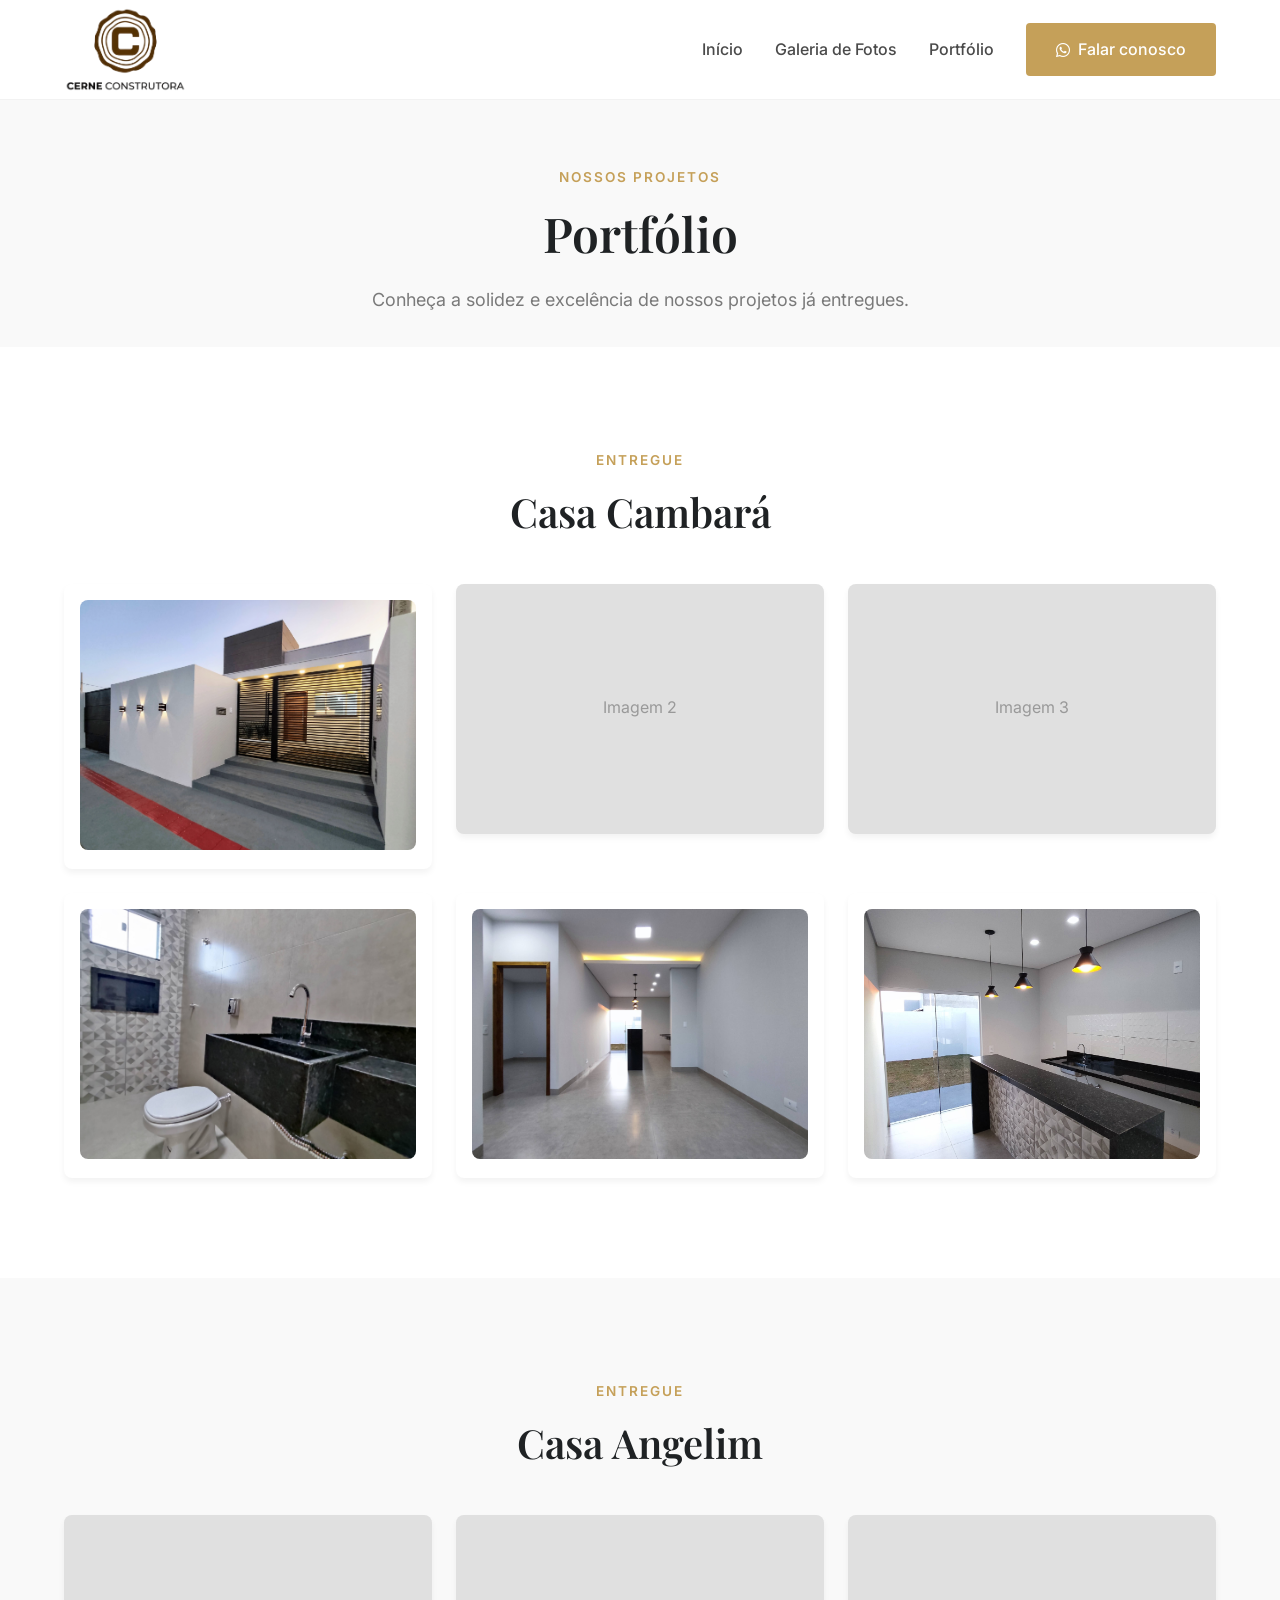
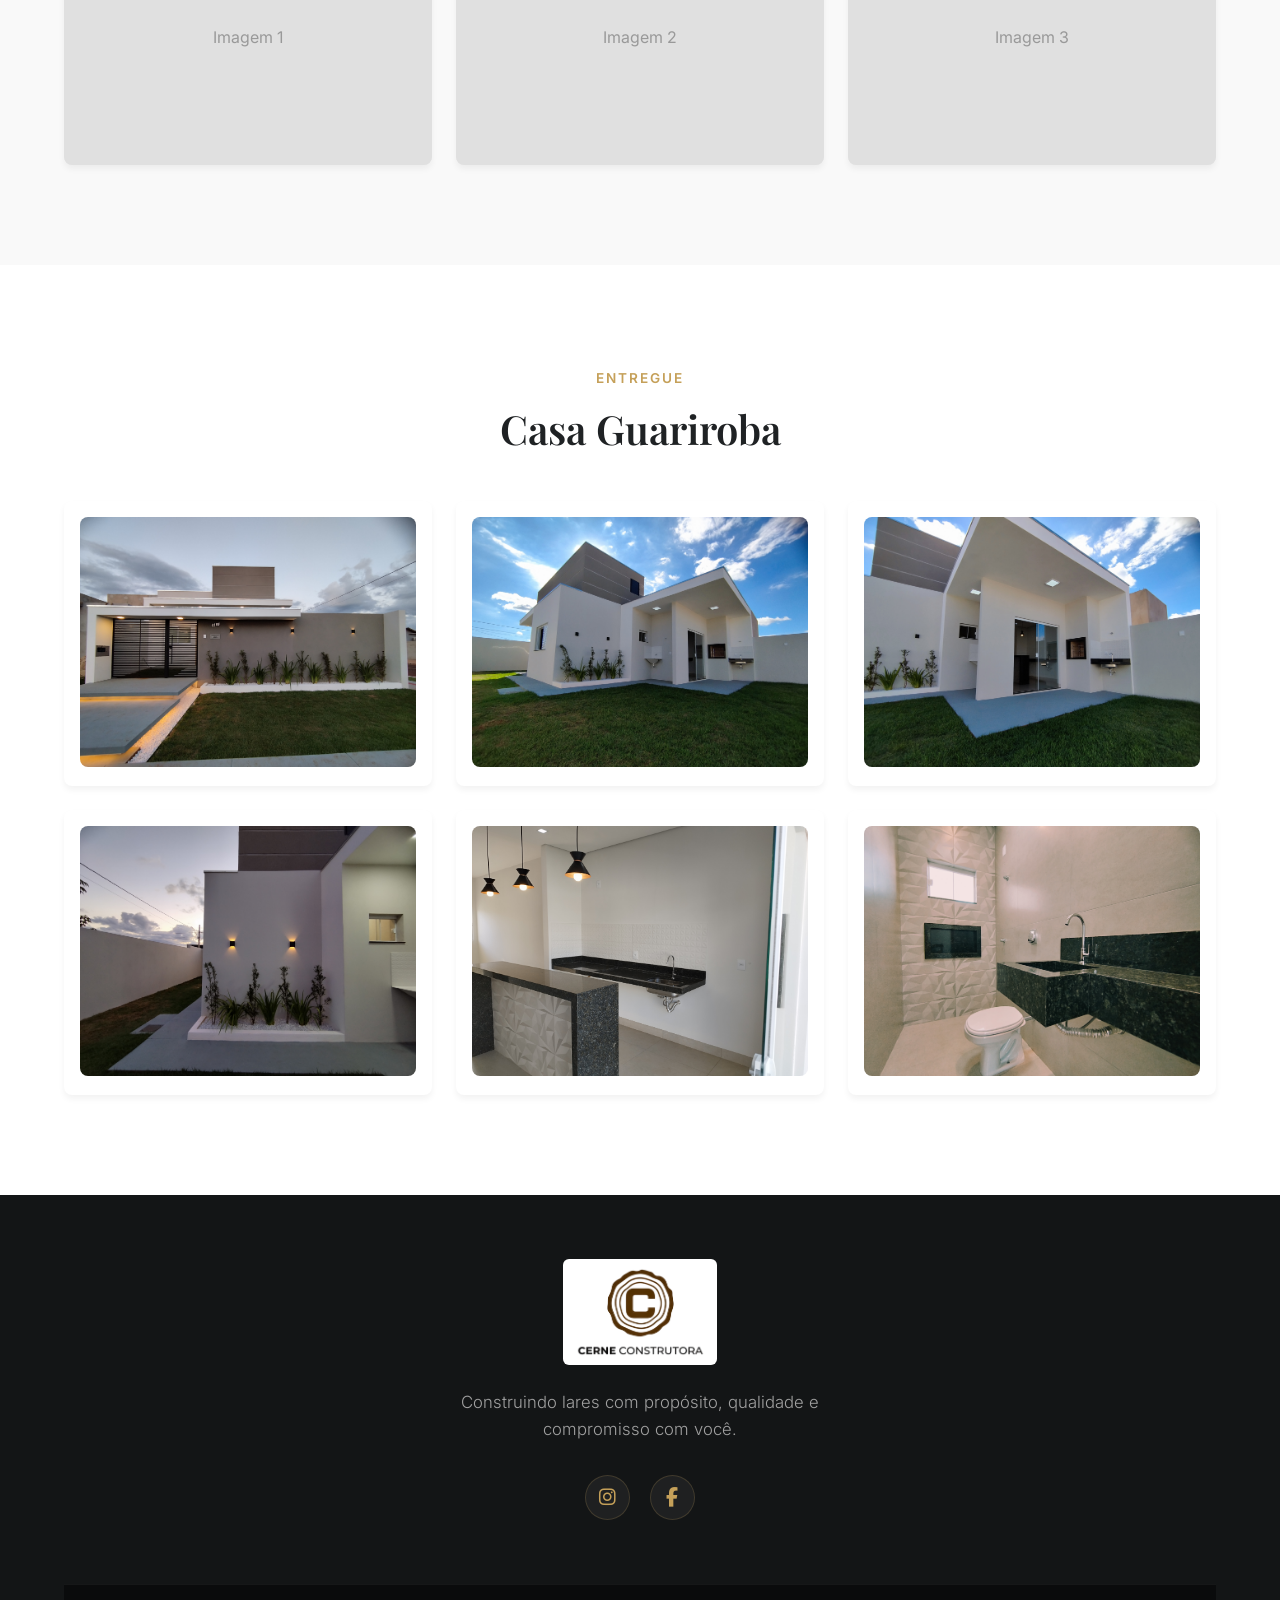
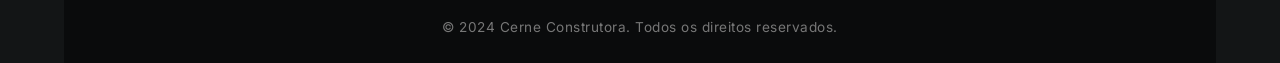
==== portfolio.html @ 5175c8b0 "style: reordenar fotos da Casa Guariroba conforme solicitado" ====
<!DOCTYPE html>
<html lang="pt-BR">

<head>
    <meta charset="UTF-8">
    <meta name="viewport" content="width=device-width, initial-scale=1.0">
    <title>Portfólio | Cerne Construtora</title>
    <meta name="description"
        content="Portfólio de projetos da Cerne Construtora. Conheça as Casas Cambará, Angelim e Guariroba.">
    <!-- Fonts -->
    <link rel="preconnect" href="https://fonts.googleapis.com">
    <link rel="preconnect" href="https://fonts.gstatic.com" crossorigin>
    <link
        href="https://fonts.googleapis.com/css2?family=Inter:wght@300;400;500;600&family=Playfair+Display:ital,wght@0,400;0,600;1,400&display=swap"
        rel="stylesheet">
    <!-- Font Awesome -->
    <link rel="stylesheet" href="https://cdnjs.cloudflare.com/ajax/libs/font-awesome/6.4.0/css/all.min.css">
    <!-- CSS -->
    <link rel="stylesheet" href="css/style.css">
</head>

<body>
    <!-- HEADER -->
    <header id="header" class="header">
        <div class="container header-container">
            <a href="index.html" class="logo">
                <img src="assets/images/logo.png" alt="Cerne Construtora Logo" class="logo-img">
            </a>

            <button class="mobile-menu-btn" aria-label="Abrir menu" id="mobile-menu-btn">
                <i class="fas fa-bars"></i>
            </button>

            <nav class="nav" id="nav">
                <ul class="nav-list">
                    <li><a href="index.html" class="nav-link">Início</a></li>
                    <li><a href="index.html#galeria" class="nav-link">Galeria de Fotos</a></li>
                    <li><a href="portfolio.html" class="nav-link active">Portfólio</a></li>
                </ul>
                <a href="https://wa.me/5567981380689?text=Olá!%20Tenho%20interesse%20em%20saber%20mais%20detalhes%20sobre%20os%20projetos%20da%20Cerne%20Construtora."
                    target="_blank" class="btn btn-primary nav-btn">
                    <i class="fab fa-whatsapp"></i> Falar conosco
                </a>
            </nav>
        </div>
    </header>

    <main style="padding-top: 100px;">
        <!-- PAGE HEADER -->
        <section class="section bg-light" style="padding-top: 4rem; padding-bottom: 2rem;">
            <div class="container text-center fade-in-up">
                <span class="section-tag">Nossos Projetos</span>
                <h1 class="section-title" style="font-size: 3rem;">Portfólio</h1>
                <p class="section-subtitle" style="margin-bottom: 0;">Conheça a solidez e excelência de nossos projetos
                    já entregues.</p>
            </div>
        </section>

        <!-- CASA CAMBARÁ -->
        <section id="cambara" class="section differentials">
            <div class="container">
                <div class="section-header text-center fade-in-up">
                    <span class="section-tag">Entregue</span>
                    <h2 class="section-title">Casa Cambará</h2>
                </div>

                <div class="grid"
                    style="display: grid; grid-template-columns: repeat(auto-fit, minmax(280px, 1fr)); gap: 1.5rem; margin-top: 3rem;">

                    <!-- Para adicionar as imagens depois, basta alterar o src para o caminho correto, ex: assets/images/Casa Cambará/foto1.jpg -->
                    <div class="card fade-in-up" style="padding: 1rem; transition-delay: 0.1s;">
                        <img src="assets/images/Casa Cambará/Fachada Noite.jpg" alt="Galeria Casa Cambará"
                            class="gallery-img portfolio-img"
                            style="width: 100%; height: 250px; background-color: #e0e0e0; object-fit: cover; border-radius: 8px; cursor: pointer; transition: transform 0.3s;"
                            onerror="this.style.display='none'; this.parentElement.style.backgroundColor='#e0e0e0'; this.parentElement.style.height='250px'; this.parentElement.style.display='flex'; this.parentElement.style.alignItems='center'; this.parentElement.style.justifyContent='center'; this.parentElement.innerHTML='<span style=\'color:#999\'>Imagem 1</span>'"
                            onmouseover="this.style.transform='scale(1.02)'"
                            onmouseout="this.style.transform='scale(1)'">
                    </div>
                    <div class="card fade-in-up" style="padding: 1rem; transition-delay: 0.2s;">
                        <img src="assets/images/Casa Cambará/Fundo 1.jpg" alt="Galeria Casa Cambará"
                            class="gallery-img portfolio-img"
                            style="width: 100%; height: 250px; background-color: #e0e0e0; object-fit: cover; border-radius: 8px; cursor: pointer; transition: transform 0.3s;"
                            onerror="this.style.display='none'; this.parentElement.style.backgroundColor='#e0e0e0'; this.parentElement.style.height='250px'; this.parentElement.style.display='flex'; this.parentElement.style.alignItems='center'; this.parentElement.style.justifyContent='center'; this.parentElement.innerHTML='<span style=\'color:#999\'>Imagem 2</span>'"
                            onmouseover="this.style.transform='scale(1.02)'"
                            onmouseout="this.style.transform='scale(1)'">
                    </div>
                    <div class="card fade-in-up" style="padding: 1rem; transition-delay: 0.3s;">
                        <img src="assets/images/Casa Cambará/IMG_20220702_161313.jpg" alt="Galeria Casa Cambará"
                            class="gallery-img portfolio-img"
                            style="width: 100%; height: 250px; background-color: #e0e0e0; object-fit: cover; border-radius: 8px; cursor: pointer; transition: transform 0.3s;"
                            onerror="this.style.display='none'; this.parentElement.style.backgroundColor='#e0e0e0'; this.parentElement.style.height='250px'; this.parentElement.style.display='flex'; this.parentElement.style.alignItems='center'; this.parentElement.style.justifyContent='center'; this.parentElement.innerHTML='<span style=\'color:#999\'>Imagem 3</span>'"
                            onmouseover="this.style.transform='scale(1.02)'"
                            onmouseout="this.style.transform='scale(1)'">
                    </div>
                    <div class="card fade-in-up" style="padding: 1rem; transition-delay: 0.4s;">
                        <img src="assets/images/Casa Cambará/IMG_20220702_164248.jpg" alt="Galeria Casa Cambará"
                            class="gallery-img portfolio-img"
                            style="width: 100%; height: 250px; background-color: #e0e0e0; object-fit: cover; border-radius: 8px; cursor: pointer; transition: transform 0.3s;"
                            onerror="this.style.display='none'; this.parentElement.style.backgroundColor='#e0e0e0'; this.parentElement.style.height='250px'; this.parentElement.style.display='flex'; this.parentElement.style.alignItems='center'; this.parentElement.style.justifyContent='center'; this.parentElement.innerHTML='<span style=\'color:#999\'>Imagem 4</span>'"
                            onmouseover="this.style.transform='scale(1.02)'"
                            onmouseout="this.style.transform='scale(1)'">
                    </div>
                    <div class="card fade-in-up" style="padding: 1rem; transition-delay: 0.5s;">
                        <img src="assets/images/Casa Cambará/IMG_20220702_165751.jpg" alt="Galeria Casa Cambará"
                            class="gallery-img portfolio-img"
                            style="width: 100%; height: 250px; background-color: #e0e0e0; object-fit: cover; border-radius: 8px; cursor: pointer; transition: transform 0.3s;"
                            onerror="this.style.display='none'; this.parentElement.style.backgroundColor='#e0e0e0'; this.parentElement.style.height='250px'; this.parentElement.style.display='flex'; this.parentElement.style.alignItems='center'; this.parentElement.style.justifyContent='center'; this.parentElement.innerHTML='<span style=\'color:#999\'>Imagem 5</span>'"
                            onmouseover="this.style.transform='scale(1.02)'"
                            onmouseout="this.style.transform='scale(1)'">
                    </div>
                    <div class="card fade-in-up" style="padding: 1rem; transition-delay: 0.6s;">
                        <img src="assets/images/Casa Cambará/IMG_20220702_170011.jpg" alt="Galeria Casa Cambará"
                            class="gallery-img portfolio-img"
                            style="width: 100%; height: 250px; background-color: #e0e0e0; object-fit: cover; border-radius: 8px; cursor: pointer; transition: transform 0.3s;"
                            onerror="this.style.display='none'; this.parentElement.style.backgroundColor='#e0e0e0'; this.parentElement.style.height='250px'; this.parentElement.style.display='flex'; this.parentElement.style.alignItems='center'; this.parentElement.style.justifyContent='center'; this.parentElement.innerHTML='<span style=\'color:#999\'>Imagem 6</span>'"
                            onmouseover="this.style.transform='scale(1.02)'"
                            onmouseout="this.style.transform='scale(1)'">
                    </div>

                </div>
            </div>
        </section>

        <!-- CASA ANGELIM -->
        <section id="angelim" class="section bg-light">
            <div class="container">
                <div class="section-header text-center fade-in-up">
                    <span class="section-tag">Entregue</span>
                    <h2 class="section-title">Casa Angelim</h2>
                </div>

                <div class="grid"
                    style="display: grid; grid-template-columns: repeat(auto-fit, minmax(280px, 1fr)); gap: 1.5rem; margin-top: 3rem;">

                    <div class="card fade-in-up" style="padding: 1rem; transition-delay: 0.1s;">
                        <img src="assets/images/Casa Angelim/placeholder1.jpg" alt="Galeria Casa Angelim"
                            class="gallery-img portfolio-img"
                            style="width: 100%; height: 250px; background-color: #e0e0e0; object-fit: cover; border-radius: 8px; cursor: pointer; transition: transform 0.3s;"
                            onerror="this.style.display='none'; this.parentElement.style.backgroundColor='#e0e0e0'; this.parentElement.style.height='250px'; this.parentElement.style.display='flex'; this.parentElement.style.alignItems='center'; this.parentElement.style.justifyContent='center'; this.parentElement.innerHTML='<span style=\'color:#999\'>Imagem 1</span>'"
                            onmouseover="this.style.transform='scale(1.02)'"
                            onmouseout="this.style.transform='scale(1)'">
                    </div>
                    <div class="card fade-in-up" style="padding: 1rem; transition-delay: 0.2s;">
                        <img src="assets/images/Casa Angelim/placeholder2.jpg" alt="Galeria Casa Angelim"
                            class="gallery-img portfolio-img"
                            style="width: 100%; height: 250px; background-color: #e0e0e0; object-fit: cover; border-radius: 8px; cursor: pointer; transition: transform 0.3s;"
                            onerror="this.style.display='none'; this.parentElement.style.backgroundColor='#e0e0e0'; this.parentElement.style.height='250px'; this.parentElement.style.display='flex'; this.parentElement.style.alignItems='center'; this.parentElement.style.justifyContent='center'; this.parentElement.innerHTML='<span style=\'color:#999\'>Imagem 2</span>'"
                            onmouseover="this.style.transform='scale(1.02)'"
                            onmouseout="this.style.transform='scale(1)'">
                    </div>
                    <div class="card fade-in-up" style="padding: 1rem; transition-delay: 0.3s;">
                        <img src="assets/images/Casa Angelim/placeholder3.jpg" alt="Galeria Casa Angelim"
                            class="gallery-img portfolio-img"
                            style="width: 100%; height: 250px; background-color: #e0e0e0; object-fit: cover; border-radius: 8px; cursor: pointer; transition: transform 0.3s;"
                            onerror="this.style.display='none'; this.parentElement.style.backgroundColor='#e0e0e0'; this.parentElement.style.height='250px'; this.parentElement.style.display='flex'; this.parentElement.style.alignItems='center'; this.parentElement.style.justifyContent='center'; this.parentElement.innerHTML='<span style=\'color:#999\'>Imagem 3</span>'"
                            onmouseover="this.style.transform='scale(1.02)'"
                            onmouseout="this.style.transform='scale(1)'">
                    </div>

                </div>
            </div>
        </section>

        <!-- CASA GUARIROBA -->
        <section id="guariroba" class="section differentials">
            <div class="container">
                <div class="section-header text-center fade-in-up">
                    <span class="section-tag">Entregue</span>
                    <h2 class="section-title">Casa Guariroba</h2>
                </div>

                <div class="grid"
                    style="display: grid; grid-template-columns: repeat(auto-fit, minmax(280px, 1fr)); gap: 1.5rem; margin-top: 3rem;">

                    <div class="card fade-in-up" style="padding: 1rem; transition-delay: 0.1s;">
                        <img src="assets/images/Casa Guariroba/IMG_20240328_174302.jpg" alt="Galeria Casa Guariroba"
                            class="gallery-img portfolio-img"
                            style="width: 100%; height: 250px; background-color: #e0e0e0; object-fit: cover; border-radius: 8px; cursor: pointer; transition: transform 0.3s;"
                            onerror="this.style.display='none'; this.parentElement.style.backgroundColor='#e0e0e0'; this.parentElement.style.height='250px'; this.parentElement.style.display='flex'; this.parentElement.style.alignItems='center'; this.parentElement.style.justifyContent='center'; this.parentElement.innerHTML='<span style=\'color:#999\'>Imagem 1</span>'"
                            onmouseover="this.style.transform='scale(1.02)'"
                            onmouseout="this.style.transform='scale(1)'">
                    </div>
                    <div class="card fade-in-up" style="padding: 1rem; transition-delay: 0.2s;">
                        <img src="assets/images/Casa Guariroba/IMG_20240328_150741.jpg" alt="Galeria Casa Guariroba"
                            class="gallery-img portfolio-img"
                            style="width: 100%; height: 250px; background-color: #e0e0e0; object-fit: cover; border-radius: 8px; cursor: pointer; transition: transform 0.3s;"
                            onerror="this.style.display='none'; this.parentElement.style.backgroundColor='#e0e0e0'; this.parentElement.style.height='250px'; this.parentElement.style.display='flex'; this.parentElement.style.alignItems='center'; this.parentElement.style.justifyContent='center'; this.parentElement.innerHTML='<span style=\'color:#999\'>Imagem 2</span>'"
                            onmouseover="this.style.transform='scale(1.02)'"
                            onmouseout="this.style.transform='scale(1)'">
                    </div>
                    <div class="card fade-in-up" style="padding: 1rem; transition-delay: 0.3s;">
                        <img src="assets/images/Casa Guariroba/IMG_20240328_150904.jpg" alt="Galeria Casa Guariroba"
                            class="gallery-img portfolio-img"
                            style="width: 100%; height: 250px; background-color: #e0e0e0; object-fit: cover; border-radius: 8px; cursor: pointer; transition: transform 0.3s;"
                            onerror="this.style.display='none'; this.parentElement.style.backgroundColor='#e0e0e0'; this.parentElement.style.height='250px'; this.parentElement.style.display='flex'; this.parentElement.style.alignItems='center'; this.parentElement.style.justifyContent='center'; this.parentElement.innerHTML='<span style=\'color:#999\'>Imagem 3</span>'"
                            onmouseover="this.style.transform='scale(1.02)'"
                            onmouseout="this.style.transform='scale(1)'">
                    </div>
                    <div class="card fade-in-up" style="padding: 1rem; transition-delay: 0.4s;">
                        <img src="assets/images/Casa Guariroba/IMG_20240328_174928.jpg" alt="Galeria Casa Guariroba"
                            class="gallery-img portfolio-img"
                            style="width: 100%; height: 250px; background-color: #e0e0e0; object-fit: cover; border-radius: 8px; cursor: pointer; transition: transform 0.3s;"
                            onerror="this.style.display='none'; this.parentElement.style.backgroundColor='#e0e0e0'; this.parentElement.style.height='250px'; this.parentElement.style.display='flex'; this.parentElement.style.alignItems='center'; this.parentElement.style.justifyContent='center'; this.parentElement.innerHTML='<span style=\'color:#999\'>Imagem 4</span>'"
                            onmouseover="this.style.transform='scale(1.02)'"
                            onmouseout="this.style.transform='scale(1)'">
                    </div>
                    <div class="card fade-in-up" style="padding: 1rem; transition-delay: 0.5s;">
                        <img src="assets/images/Casa Guariroba/IMG_20240328_151109.jpg" alt="Galeria Casa Guariroba"
                            class="gallery-img portfolio-img"
                            style="width: 100%; height: 250px; background-color: #e0e0e0; object-fit: cover; border-radius: 8px; cursor: pointer; transition: transform 0.3s;"
                            onerror="this.style.display='none'; this.parentElement.style.backgroundColor='#e0e0e0'; this.parentElement.style.height='250px'; this.parentElement.style.display='flex'; this.parentElement.style.alignItems='center'; this.parentElement.style.justifyContent='center'; this.parentElement.innerHTML='<span style=\'color:#999\'>Imagem 5</span>'"
                            onmouseover="this.style.transform='scale(1.02)'"
                            onmouseout="this.style.transform='scale(1)'">
                    </div>
                    <div class="card fade-in-up" style="padding: 1rem; transition-delay: 0.6s;">
                        <img src="assets/images/Casa Guariroba/IMG_20240328_150201.jpg" alt="Galeria Casa Guariroba"
                            class="gallery-img portfolio-img"
                            style="width: 100%; height: 250px; background-color: #e0e0e0; object-fit: cover; border-radius: 8px; cursor: pointer; transition: transform 0.3s;"
                            onerror="this.style.display='none'; this.parentElement.style.backgroundColor='#e0e0e0'; this.parentElement.style.height='250px'; this.parentElement.style.display='flex'; this.parentElement.style.alignItems='center'; this.parentElement.style.justifyContent='center'; this.parentElement.innerHTML='<span style=\'color:#999\'>Imagem 6</span>'"
                            onmouseover="this.style.transform='scale(1.02)'"
                            onmouseout="this.style.transform='scale(1)'">
                    </div>

                </div>
            </div>
        </section>

    </main>

    <!-- FOOTER -->
    <footer class="footer">
        <div class="container text-center">
            <div class="footer-brand"
                style="display: flex; flex-direction: column; align-items: center; justify-content: center;">
                <a href="index.html" class="logo"
                    style="display: inline-block; margin-bottom: 1.5rem; text-decoration: none; background-color: var(--color-white); padding: 8px 12px; border-radius: 6px;">
                    <img src="assets/images/logo.png" alt="Cerne Construtora Logo" class="footer-logo-img"
                        style="max-height: 90px; transition: opacity 0.3s ease;">
                </a>
                <p
                    style="color: #a0a0a0; max-width: 400px; margin: 0 auto 2rem auto; font-size: 1.05rem; font-weight: 300;">
                    Construindo lares com propósito, qualidade e compromisso com você.</p>

                <div class="social-links"
                    style="display: flex; justify-content: center; gap: 1.2rem; margin-bottom: 3rem;">
                    <a href="#" aria-label="Instagram"
                        style="display: flex; align-items: center; justify-content: center; width: 45px; height: 45px; background-color: rgba(255, 255, 255, 0.05); color: var(--color-primary); border-radius: 50%; border: 1px solid rgba(197, 160, 89, 0.2); transition: all 0.3s ease; font-size: 1.2rem;"
                        onmouseover="this.style.backgroundColor='var(--color-primary)'; this.style.color='var(--color-white)'; this.style.transform='translateY(-3px)';"
                        onmouseout="this.style.backgroundColor='rgba(255, 255, 255, 0.05)'; this.style.color='var(--color-primary)'; this.style.transform='translateY(0)';"><i
                            class="fab fa-instagram"></i></a>
                    <a href="#" aria-label="Facebook"
                        style="display: flex; align-items: center; justify-content: center; width: 45px; height: 45px; background-color: rgba(255, 255, 255, 0.05); color: var(--color-primary); border-radius: 50%; border: 1px solid rgba(197, 160, 89, 0.2); transition: all 0.3s ease; font-size: 1.2rem;"
                        onmouseover="this.style.backgroundColor='var(--color-primary)'; this.style.color='var(--color-white)'; this.style.transform='translateY(-3px)';"
                        onmouseout="this.style.backgroundColor='rgba(255, 255, 255, 0.05)'; this.style.color='var(--color-primary)'; this.style.transform='translateY(0)';"><i
                            class="fab fa-facebook-f"></i></a>
                </div>
            </div>

            <div class="footer-bottom"
                style="border-top: 1px solid rgba(255, 255, 255, 0.05); padding-top: 2rem; margin-top: 1rem;">
                <p style="color: #777; font-size: 0.85rem; letter-spacing: 0.5px;">&copy; 2024 Cerne Construtora. Todos
                    os direitos reservados.</p>
            </div>
        </div>
    </footer>

    <!-- Modal para Imagem -->
    <div id="imageModal" class="modal">
        <span class="modal-close" id="modalClose">&times;</span>
        <img class="modal-content" id="modalImage">
    </div>

    <!-- Scripts -->
    <script src="js/script.js"></script>
    <script>
        // Adjust logic for portfolio pictures to be clickable and open in modal.
        document.addEventListener('DOMContentLoaded', () => {
            const modal = document.getElementById("imageModal");
            const modalImg = document.getElementById("modalImage");
            const closeBtn = document.getElementById("modalClose");

            const portfolioImages = document.querySelectorAll('.portfolio-img');

            portfolioImages.forEach(img => {
                img.addEventListener('click', function () {
                    modal.style.display = "block";
                    modalImg.src = this.src;
                });
            });

            if (closeBtn) {
                closeBtn.onclick = function () {
                    modal.style.display = "none";
                }
            }

            window.onclick = function (event) {
                if (event.target == modal) {
                    modal.style.display = "none";
                }
            }
        });
    </script>
</body>

</html>
---- css/style.css ----
/* =========================================================================
   CASA JATOBÁ - CERNE CONSTRUTORA | ESTILOS PRINCIPAIS
   ========================================================================= */

/* --- VARIÁVEIS CSS --- */
:root {
    /* Paleta de Cores */
    --color-primary: #C5A059;
    /* Jatobá Wood/Gold Accent */
    --color-primary-dark: #A38040;
    --color-dark: #1F2224;
    /* Dark Premium background */
    --color-darker: #131516;
    --color-bg-light: #F9F9F9;
    /* Light sections */
    --color-white: #FFFFFF;

    --color-text: #4A4A4A;
    /* Body text */
    --color-text-light: #7A7A7A;
    --color-heading: #1F2224;
    /* Heading text */

    --color-whatsapp: #25D366;
    --color-whatsapp-hover: #1EBE5C;

    /* Tipografia */
    --font-heading: 'Playfair Display', serif;
    --font-body: 'Inter', sans-serif;

    /* Transições e Sombras */
    --transition-fast: all 0.2s ease;
    --transition-normal: all 0.3s ease;
    --shadow-sm: 0 4px 6px rgba(0, 0, 0, 0.05);
    --shadow-md: 0 10px 30px rgba(0, 0, 0, 0.08);
    --shadow-lg: 0 20px 40px rgba(0, 0, 0, 0.12);

    /* Layout */
    --container-max-width: 1200px;
    --header-height: 100px;
}

/* --- RESET & GLOBAL START --- */
* {
    margin: 0;
    padding: 0;
    box-sizing: border-box;
}

html {
    scroll-behavior: smooth;
    font-size: 16px;
    /* 1rem = 16px */
}

body {
    font-family: var(--font-body);
    color: var(--color-text);
    background-color: var(--color-white);
    line-height: 1.6;
    overflow-x: hidden;
    -webkit-font-smoothing: antialiased;
    -moz-osx-font-smoothing: grayscale;
}

h1,
h2,
h3,
h4,
h5,
h6 {
    font-family: var(--font-heading);
    color: var(--color-heading);
    font-weight: 600;
    line-height: 1.2;
}

a {
    text-decoration: none;
    color: inherit;
}

ul {
    list-style: none;
}

img {
    max-width: 100%;
    height: auto;
    display: block;
}

/* Utilitários */
.container {
    width: 100%;
    max-width: var(--container-max-width);
    margin: 0 auto;
    padding: 0 24px;
}

.section {
    padding: 100px 0;
}

.bg-light {
    background-color: var(--color-bg-light);
}

.text-center {
    text-align: center;
}

.text-accent {
    color: var(--color-primary);
}

.mt-4 {
    margin-top: 2rem;
}

.section-tag {
    display: inline-block;
    text-transform: uppercase;
    font-family: var(--font-body);
    font-size: 0.85rem;
    font-weight: 600;
    letter-spacing: 2px;
    color: var(--color-primary);
    margin-bottom: 1rem;
}

.section-title {
    font-size: 2.5rem;
    margin-bottom: 1.5rem;
}

.section-subtitle,
.section-desc {
    font-size: 1.125rem;
    color: var(--color-text-light);
    max-width: 700px;
    margin-bottom: 2rem;
}

.text-center .section-subtitle {
    margin-left: auto;
    margin-right: auto;
}

/* --- BOTÕES --- */
.btn {
    display: inline-flex;
    align-items: center;
    justify-content: center;
    gap: 0.5rem;
    padding: 12px 28px;
    border-radius: 4px;
    font-weight: 500;
    font-family: var(--font-body);
    font-size: 1rem;
    cursor: pointer;
    transition: var(--transition-normal);
    border: 2px solid transparent;
}

.btn-primary {
    background-color: var(--color-primary);
    color: var(--color-white);
}

.btn-primary:hover {
    background-color: var(--color-primary-dark);
    transform: translateY(-2px);
    box-shadow: var(--shadow-md);
}

/* Tratamento verde para botao principal do ZAP, mas o primário da empresa é Jatobá. 
Vamos usar primário da empresa. Se quiser o ZAP exato, descomente abaixo: */
/*
.btn-primary { background-color: var(--color-whatsapp); }
.btn-primary:hover { background-color: var(--color-whatsapp-hover); }
*/

.btn-outline {
    background-color: transparent;
    border-color: var(--color-primary);
    color: var(--color-primary);
}

.btn-outline:hover {
    background-color: var(--color-primary);
    color: var(--color-white);
}

.btn-large {
    padding: 16px 36px;
    font-size: 1.125rem;
}

/* --- CABEÇALHO --- */
.header {
    position: fixed;
    top: 0;
    left: 0;
    width: 100%;
    height: var(--header-height);
    background-color: rgba(255, 255, 255, 0.95);
    backdrop-filter: blur(10px);
    border-bottom: 1px solid rgba(0, 0, 0, 0.05);
    z-index: 1000;
    transition: var(--transition-normal);
}

.header.scrolled {
    box-shadow: var(--shadow-sm);
    height: 85px;
}

.header-container {
    height: 100%;
    display: flex;
    justify-content: space-between;
    align-items: center;
}

.logo {
    display: flex;
    align-items: center;
}

.logo-img {
    max-height: 85px;
    width: auto;
    object-fit: contain;
    mix-blend-mode: multiply;
    /* Faz o fundo branco desaparecer em superfícies claras */
    transition: var(--transition-normal);
}

.header.scrolled .logo-img {
    max-height: 70px;
    /* Reduz levemente ao rolar a página */
}

/* Navegação Desktop */
.nav {
    display: flex;
    align-items: center;
    gap: 2rem;
}

.nav-list {
    display: flex;
    gap: 2rem;
}

.nav-link {
    font-weight: 500;
    color: var(--color-text);
    transition: var(--transition-fast);
    position: relative;
}

.nav-link:hover {
    color: var(--color-primary);
}

.nav-link::after {
    content: '';
    position: absolute;
    bottom: -4px;
    left: 0;
    width: 0;
    height: 2px;
    background-color: var(--color-primary);
    transition: width 0.3s ease;
}

.nav-link:hover::after {
    width: 100%;
}

.mobile-menu-btn {
    display: none;
    background: none;
    border: none;
    font-size: 1.5rem;
    color: var(--color-dark);
    cursor: pointer;
}

/* --- HERO SECTION --- */
.hero {
    position: relative;
    height: 100vh;
    min-height: 600px;
    display: flex;
    align-items: center;
    justify-content: center;
    padding-top: var(--header-height);
    background-color: var(--color-darker);
    overflow: hidden;
}

.hero-bg {
    position: absolute;
    top: 0;
    left: 0;
    width: 100%;
    height: 100%;
    background-image: url('../assets/images/Casa Jatobá/Whisk_14becc56dac756e8fc34547043e362b7eg.png');
    background-size: cover;
    background-position: center;
    z-index: 1;
}

.hero-overlay {
    position: absolute;
    top: 0;
    left: 0;
    width: 100%;
    height: 100%;
    background: rgba(0, 0, 0, 0.4);
    z-index: 2;
}

.hero-content {
    position: relative;
    z-index: 3;
    display: flex;
    align-items: center;
}

.hero-text-box {
    max-width: 650px;
    color: var(--color-white);
}

.badge {
    display: inline-block;
    padding: 6px 16px;
    background-color: rgba(197, 160, 89, 0.2);
    border: 1px solid var(--color-primary);
    color: var(--color-primary);
    border-radius: 50px;
    font-size: 0.85rem;
    font-weight: 600;
    text-transform: uppercase;
    letter-spacing: 1px;
    margin-bottom: 1.5rem;
}

.hero-title {
    font-size: 4.5rem;
    color: var(--color-white);
    margin-bottom: 1rem;
    line-height: 1.1;
}

.hero-subtitle {
    font-size: 1.25rem;
    font-weight: 300;
    color: #e0e0e0;
    margin-bottom: 2.5rem;
    max-width: 500px;
}

.hero-actions {
    display: flex;
    gap: 1rem;
    flex-wrap: wrap;
}

.hero-actions .btn-outline {
    border-color: var(--color-white);
    color: var(--color-white);
}

.hero-actions .btn-outline:hover {
    background-color: var(--color-white);
    color: var(--color-dark);
}

.scroll-down {
    position: absolute;
    bottom: 2rem;
    left: 50%;
    transform: translateX(-50%);
    z-index: 3;
    color: var(--color-white);
    font-size: 1.5rem;
    animation: bounce 2s infinite;
    opacity: 0.7;
    transition: var(--transition-fast);
}

.scroll-down:hover {
    opacity: 1;
}

@keyframes bounce {

    0%,
    20%,
    50%,
    80%,
    100% {
        transform: translateY(0) translateX(-50%);
    }

    40% {
        transform: translateY(-20px) translateX(-50%);
    }

    60% {
        transform: translateY(-10px) translateX(-50%);
    }
}

/* --- SOBRE A CASA --- */
.about-container {
    display: grid;
    grid-template-columns: 1fr 1fr;
    gap: 4rem;
    align-items: center;
}

.features-list {
    margin-top: 2rem;
    display: flex;
    flex-direction: column;
    gap: 1.5rem;
}

.features-list li {
    display: flex;
    gap: 1rem;
    align-items: flex-start;
}

.features-list i {
    font-size: 1.25rem;
    margin-top: 4px;
}

.features-list strong {
    display: block;
    color: var(--color-heading);
    font-weight: 600;
    margin-bottom: 4px;
}

.img-placeholder {
    width: 100%;
    height: 500px;
    background-color: #E8E8E8;
    border-radius: 8px;
    display: flex;
    align-items: center;
    justify-content: center;
    color: var(--color-text-light);
    font-weight: 500;
    box-shadow: var(--shadow-lg);
    position: relative;
    overflow: hidden;
}

.img-placeholder::before {
    content: '';
    position: absolute;
    top: -10px;
    left: -10px;
    right: 20px;
    bottom: 20px;
    border: 2px solid var(--color-primary);
    border-radius: 8px;
    z-index: -1;
}

/* --- DIFERENCIAIS --- */
.cards-grid {
    display: grid;
    grid-template-columns: repeat(3, 1fr);
    gap: 2rem;
    margin-top: 3rem;
}

.card {
    background-color: var(--color-white);
    padding: 3rem 2rem;
    border-radius: 8px;
    box-shadow: var(--shadow-sm);
    transition: var(--transition-normal);
    text-align: center;
    border-bottom: 3px solid transparent;
}

.card:hover {
    transform: translateY(-5px);
    box-shadow: var(--shadow-md);
    border-bottom-color: var(--color-primary);
}

.card-icon-wrapper {
    width: 70px;
    height: 70px;
    background-color: rgba(197, 160, 89, 0.1);
    color: var(--color-primary);
    border-radius: 50%;
    display: flex;
    align-items: center;
    justify-content: center;
    font-size: 1.75rem;
    margin: 0 auto 1.5rem auto;
    transition: var(--transition-normal);
}

.card:hover .card-icon-wrapper {
    background-color: var(--color-primary);
    color: var(--color-white);
}

.card-title {
    font-size: 1.25rem;
    margin-bottom: 1rem;
}

/* --- LOCALIZACAO --- */
.location-container {
    display: grid;
    grid-template-columns: 1fr 1fr;
    gap: 4rem;
    align-items: center;
}

.map-placeholder {
    width: 100%;
    height: 400px;
    background-color: #E2E8F0;
    border-radius: 8px;
    display: flex;
    flex-direction: column;
    align-items: center;
    justify-content: center;
    color: var(--color-text-light);
    box-shadow: var(--shadow-md);
}

.map-icon {
    font-size: 3rem;
    color: var(--color-primary);
    margin-bottom: 1rem;
}

.location-distances {
    display: flex;
    gap: 2rem;
    margin: 2rem 0;
    padding: 1.5rem;
    background-color: var(--color-bg-light);
    border-radius: 8px;
    border-left: 4px solid var(--color-primary);
}

.distance-item {
    display: flex;
    flex-direction: column;
}

.distance-item strong {
    font-size: 1.5rem;
    color: var(--color-heading);
    font-family: var(--font-heading);
}

.distance-item span {
    font-size: 0.85rem;
    color: var(--color-text-light);
}

/* --- CTA FINAL --- */
.cta {
    background-color: var(--color-dark);
    color: var(--color-white);
    padding: 100px 0;
    position: relative;
    text-align: center;
}

.cta::before {
    content: '';
    position: absolute;
    top: 0;
    left: 0;
    width: 100%;
    height: 100%;
    background: radial-gradient(circle at center, rgba(197, 160, 89, 0.1) 0%, transparent 70%);
}

.cta-content {
    position: relative;
    z-index: 1;
    max-width: 800px;
    margin: 0 auto;
}

.cta-title {
    color: var(--color-white);
    margin-bottom: 1rem;
}

.cta-subtitle {
    font-size: 1.25rem;
    margin-bottom: 2.5rem;
    font-weight: 300;
    opacity: 0.8;
}

/* --- FOOTER --- */
.footer {
    background-color: var(--color-darker);
    color: var(--color-white);
    padding-top: 4rem;
}

.footer-container {
    display: flex;
    justify-content: space-between;
    margin-bottom: 3rem;
    flex-wrap: wrap;
    gap: 2rem;
}

.footer-brand .logo {
    display: inline-flex;
    margin-bottom: 1rem;
    background-color: var(--color-white);
    padding: 8px 12px;
    border-radius: 6px;
}

.footer-brand .footer-logo-img {
    mix-blend-mode: normal;
    /* No rodapé, mantemos normal pois está dentro de um fundo branco */
    max-height: 90px;
}

.footer-brand p {
    color: #999;
    max-width: 300px;
}

.footer-col-title {
    font-family: var(--font-heading);
    font-size: 1.2rem;
    margin-bottom: 1rem;
    font-weight: 600;
}

.social-links {
    display: flex;
    gap: 1rem;
}

.social-links a {
    display: flex;
    align-items: center;
    justify-content: center;
    width: 40px;
    height: 40px;
    background-color: rgba(255, 255, 255, 0.1);
    color: var(--color-white);
    border-radius: 50%;
    transition: var(--transition-normal);
}

.social-links a:hover {
    background-color: var(--color-primary);
    transform: translateY(-3px);
}

.footer-bottom {
    background-color: #0A0B0C;
    padding: 1.5rem 0;
    color: #777;
    font-size: 0.9rem;
}

/* --- ANIMAÇÕES (Intersection Observer classes) --- */
.fade-in-up {
    opacity: 0;
    transform: translateY(30px);
    transition: opacity 0.8s ease, transform 0.8s ease;
}

.fade-in-left {
    opacity: 0;
    transform: translateX(-30px);
    transition: opacity 0.8s ease, transform 0.8s ease;
}

.fade-in-right {
    opacity: 0;
    transform: translateX(30px);
    transition: opacity 0.8s ease, transform 0.8s ease;
}

.is-visible {
    opacity: 1;
    transform: translate(0);
}

/* --- RESPONSIVIDADE --- */
@media (max-width: 992px) {
    .section-title {
        font-size: 2rem;
    }

    .hero-title {
        font-size: 3.5rem;
    }

    .about-container,
    .location-container {
        grid-template-columns: 1fr;
        gap: 3rem;
    }

    .cards-grid {
        grid-template-columns: md 1fr;
    }
}

@media (max-width: 768px) {
    .nav {
        display: none;
        position: absolute;
        top: var(--header-height);
        left: 0;
        width: 100%;
        background-color: var(--color-white);
        flex-direction: column;
        padding: 2rem;
        box-shadow: var(--shadow-md);
        gap: 1.5rem;
        text-align: center;
    }

    .nav.active {
        display: flex;
    }

    .nav-list {
        flex-direction: column;
        gap: 1.5rem;
    }

    .mobile-menu-btn {
        display: block;
    }

    .hero-title {
        font-size: 2.8rem;
    }

    .hero-subtitle {
        font-size: 1.1rem;
    }

    .cards-grid {
        grid-template-columns: 1fr;
        gap: 1.5rem;
    }

    .location-distances {
        display: grid;
        grid-template-columns: 1fr;
        gap: 1rem;
    }
}

/* --- MODAL IMAGE --- */
.modal {
    display: none;
    position: fixed;
    z-index: 2000;
    left: 0;
    top: 0;
    width: 100%;
    height: 100%;
    background-color: rgba(0, 0, 0, 0.9);
    backdrop-filter: blur(10px);
    opacity: 0;
    transition: opacity 0.3s ease;
    align-items: center;
    justify-content: center;
}

.modal.show {
    display: flex;
    opacity: 1;
}

.modal-content {
    max-width: 90%;
    max-height: 90vh;
    border-radius: 8px;
    box-shadow: 0 10px 40px rgba(0, 0, 0, 0.5);
    transform: scale(0.8);
    transition: transform 0.3s ease;
}

.modal.show .modal-content {
    transform: scale(1);
}

.modal-close {
    position: absolute;
    top: 20px;
    right: 35px;
    color: #f1f1f1;
    font-size: 40px;
    font-weight: bold;
    cursor: pointer;
    transition: 0.2s ease;
}

.modal-close:hover {
    color: var(--color-primary);
    transform: scale(1.1);
}
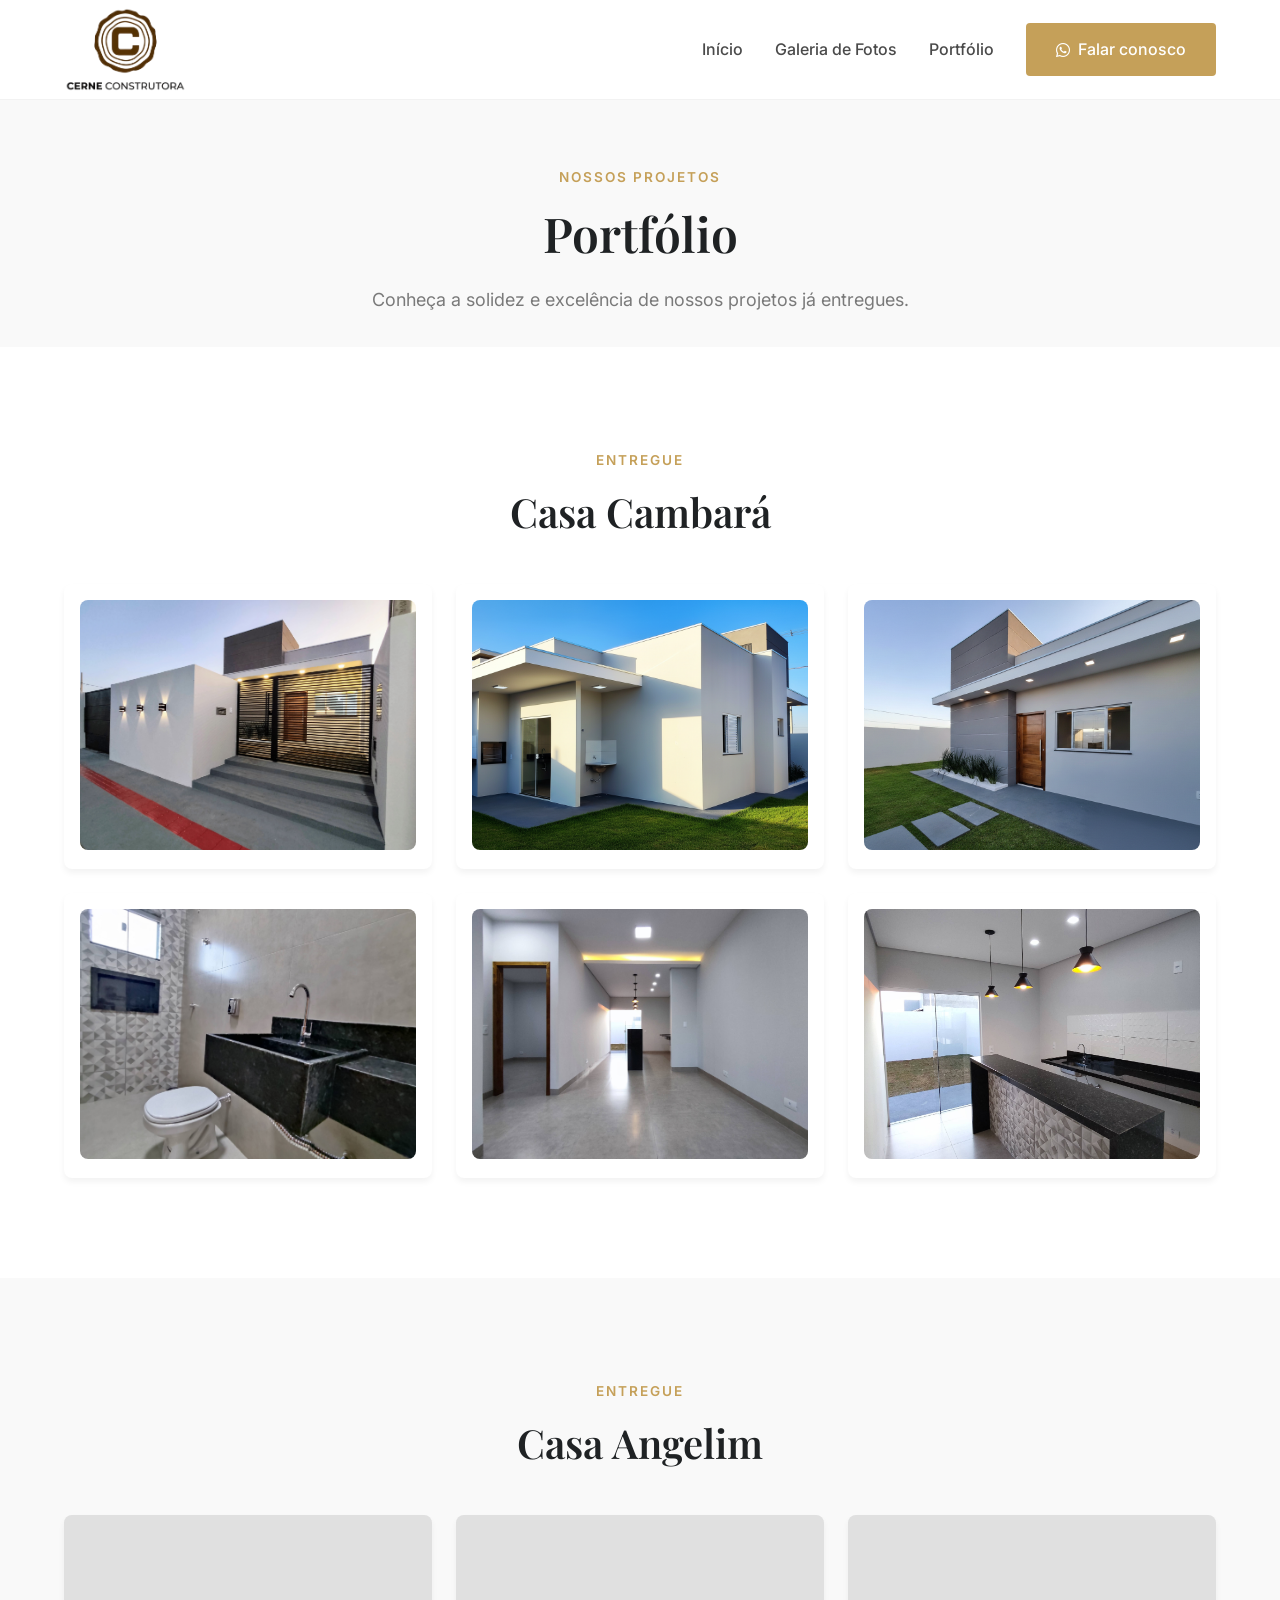
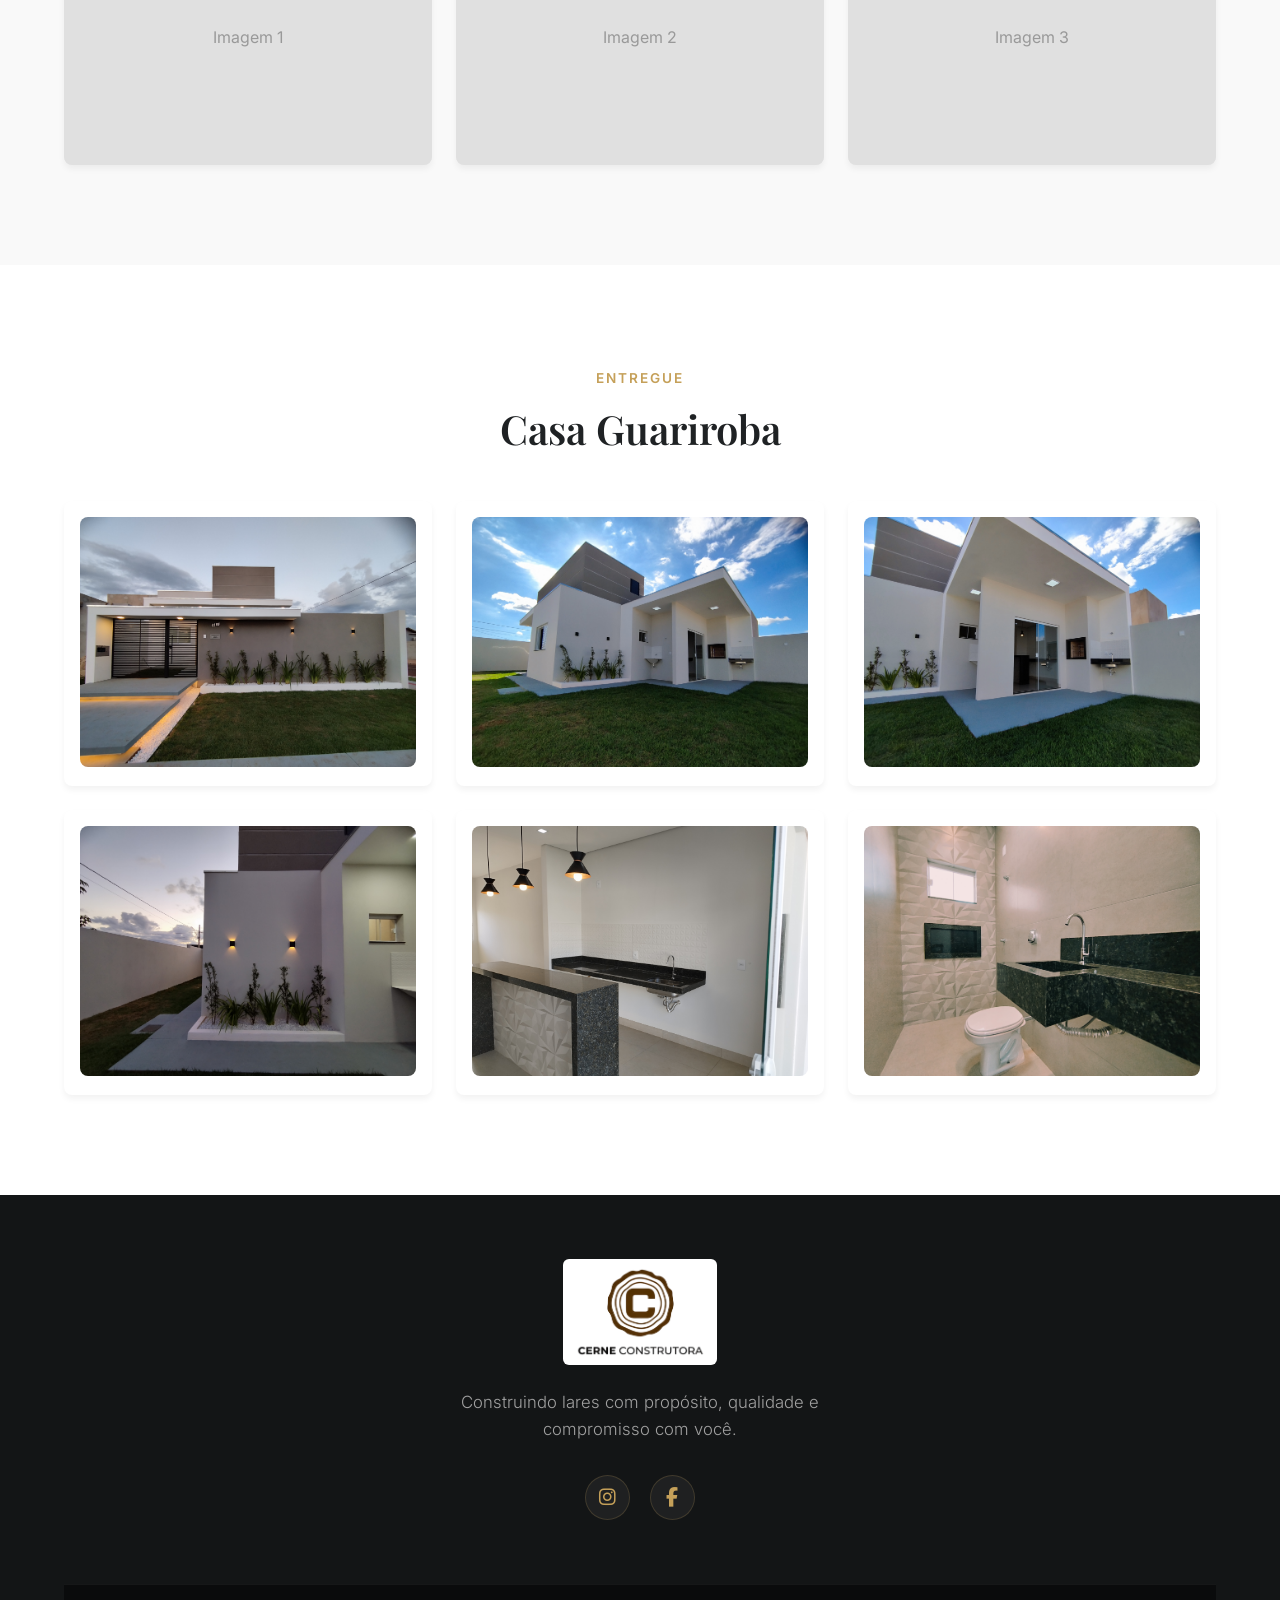
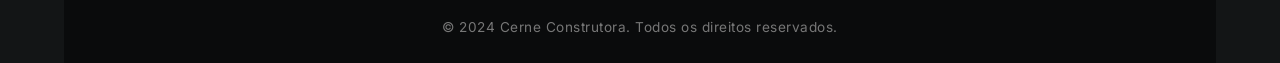
==== commit af49d7dd: "fix: atualizar extensão de imagens da Casa Cambará de jpg para png" ====
--- a/portfolio.html
+++ b/portfolio.html
@@ -77,7 +77,7 @@
                             onmouseout="this.style.transform='scale(1)'">
                     </div>
                     <div class="card fade-in-up" style="padding: 1rem; transition-delay: 0.2s;">
-                        <img src="assets/images/Casa Cambará/Fundo 1.jpg" alt="Galeria Casa Cambará"
+                        <img src="assets/images/Casa Cambará/Fundo 1.png" alt="Galeria Casa Cambará"
                             class="gallery-img portfolio-img"
                             style="width: 100%; height: 250px; background-color: #e0e0e0; object-fit: cover; border-radius: 8px; cursor: pointer; transition: transform 0.3s;"
                             onerror="this.style.display='none'; this.parentElement.style.backgroundColor='#e0e0e0'; this.parentElement.style.height='250px'; this.parentElement.style.display='flex'; this.parentElement.style.alignItems='center'; this.parentElement.style.justifyContent='center'; this.parentElement.innerHTML='<span style=\'color:#999\'>Imagem 2</span>'"
@@ -85,7 +85,7 @@
                             onmouseout="this.style.transform='scale(1)'">
                     </div>
                     <div class="card fade-in-up" style="padding: 1rem; transition-delay: 0.3s;">
-                        <img src="assets/images/Casa Cambará/IMG_20220702_161313.jpg" alt="Galeria Casa Cambará"
+                        <img src="assets/images/Casa Cambará/IMG_20220702_161313.png" alt="Galeria Casa Cambará"
                             class="gallery-img portfolio-img"
                             style="width: 100%; height: 250px; background-color: #e0e0e0; object-fit: cover; border-radius: 8px; cursor: pointer; transition: transform 0.3s;"
                             onerror="this.style.display='none'; this.parentElement.style.backgroundColor='#e0e0e0'; this.parentElement.style.height='250px'; this.parentElement.style.display='flex'; this.parentElement.style.alignItems='center'; this.parentElement.style.justifyContent='center'; this.parentElement.innerHTML='<span style=\'color:#999\'>Imagem 3</span>'"
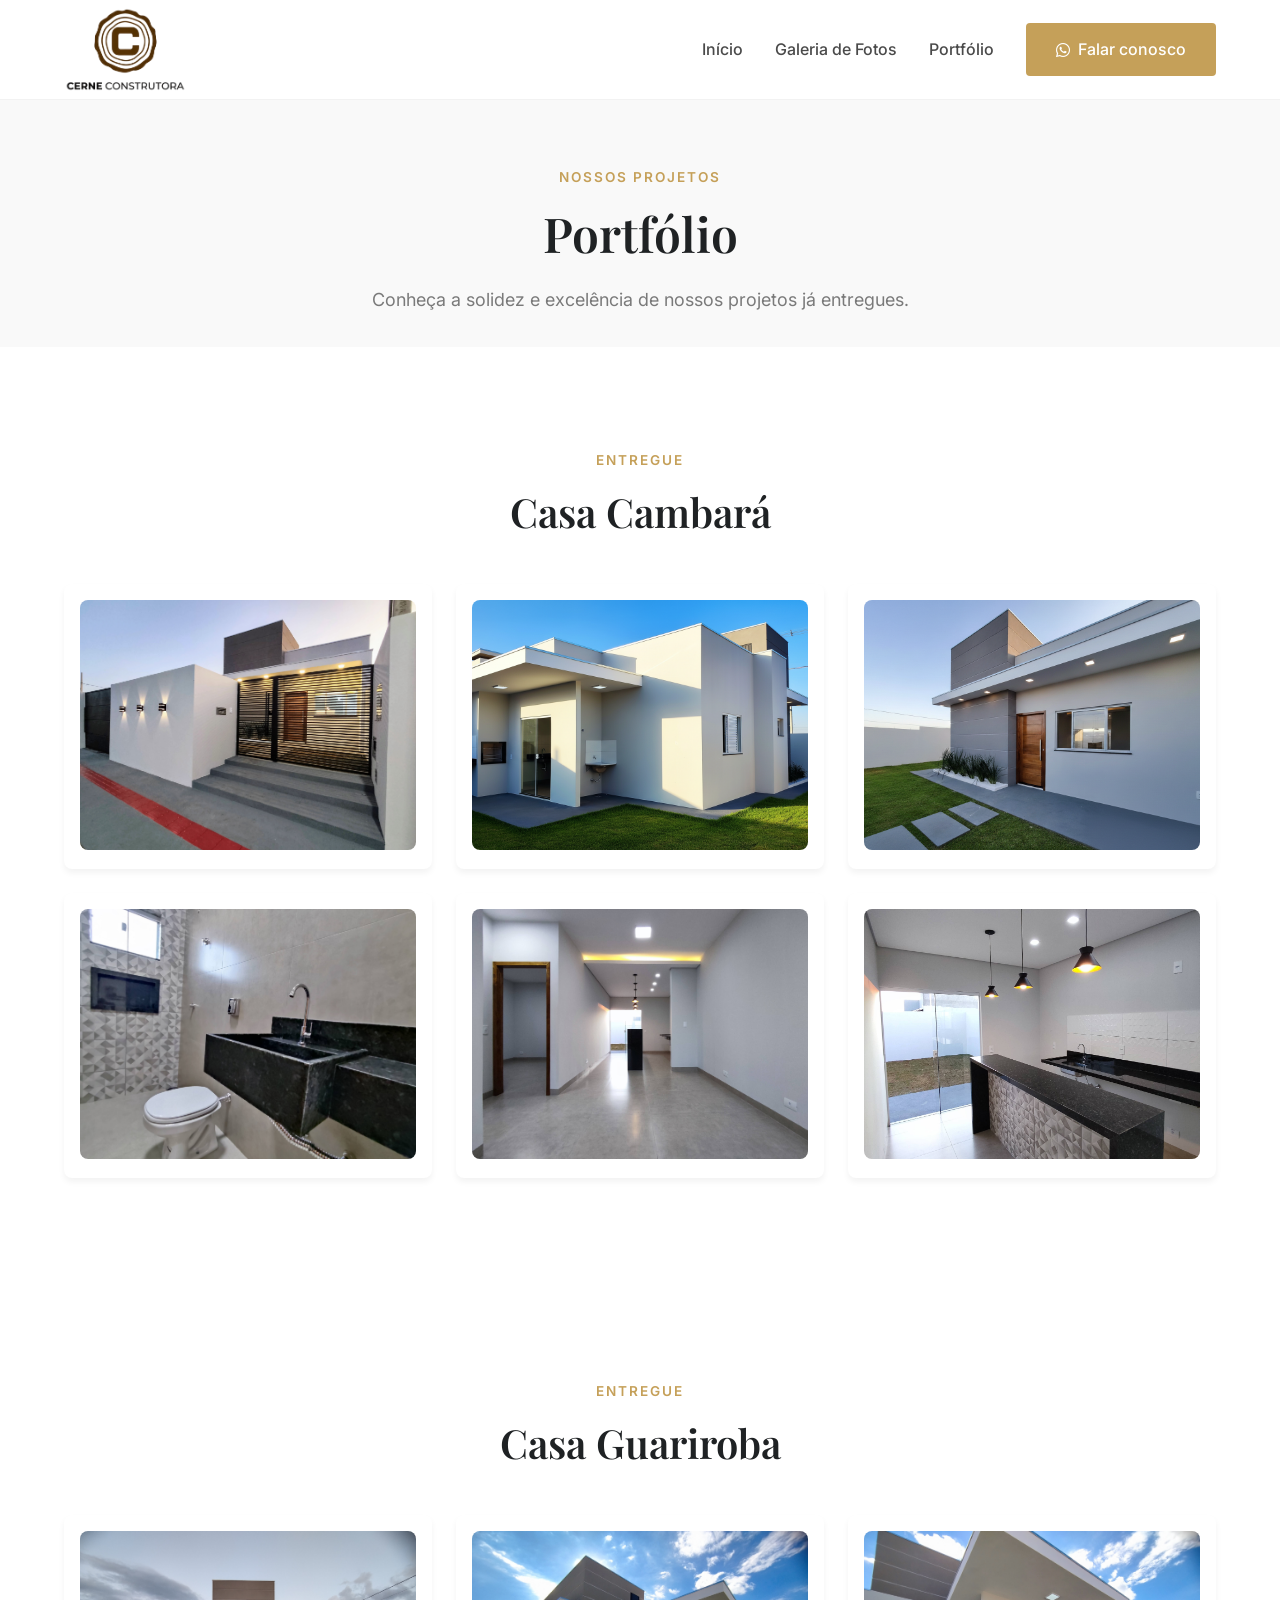
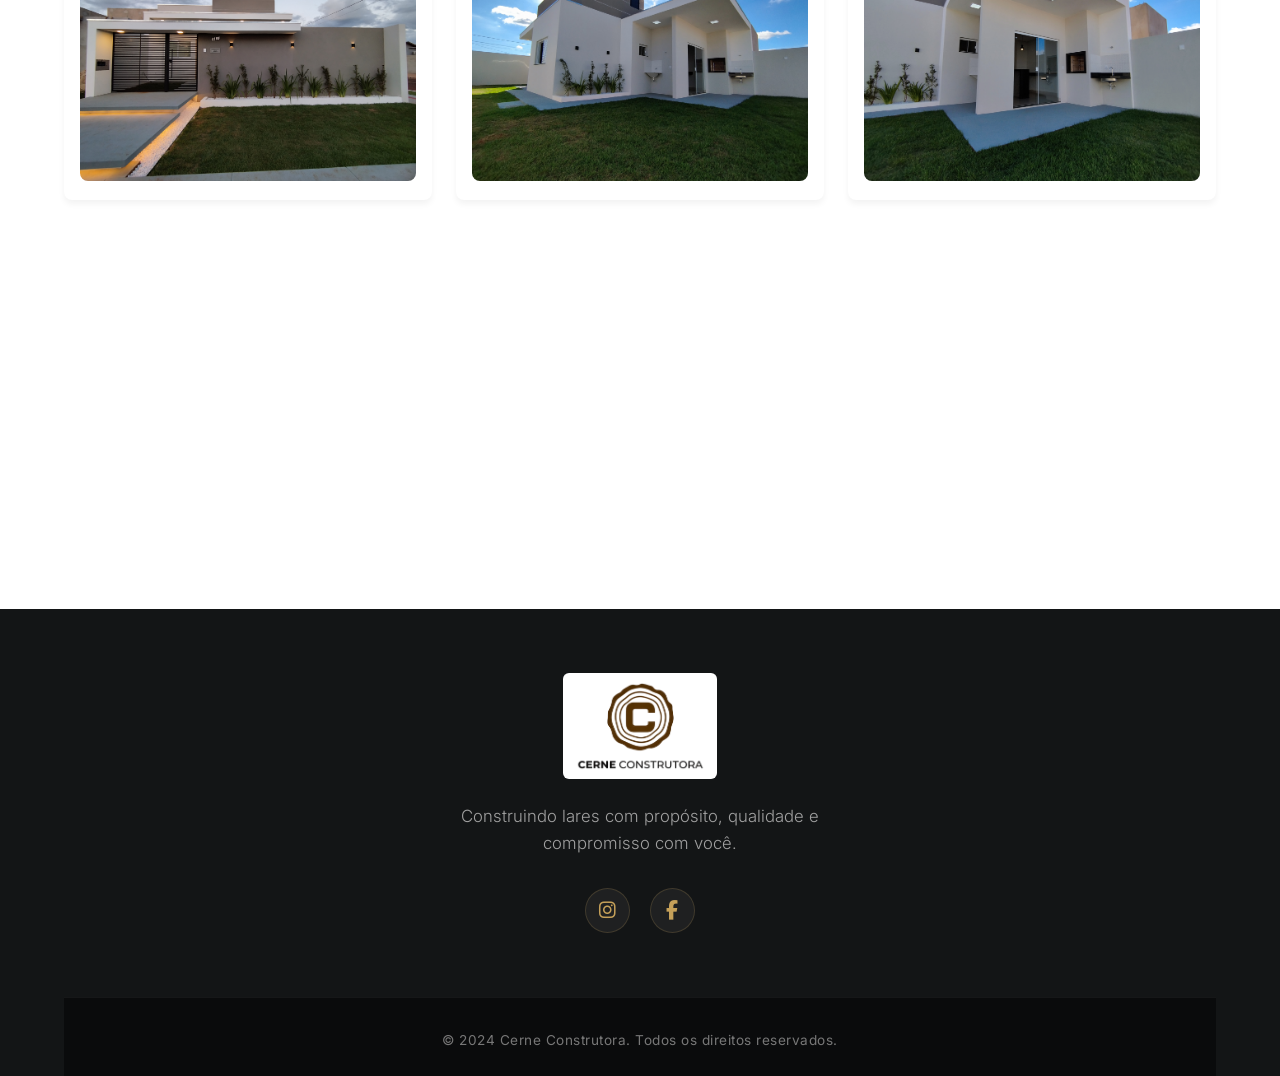
==== commit 761194dd: "feat: remover seção e pasta da Casa Angelim do portfólio" ====
--- a/portfolio.html
+++ b/portfolio.html
@@ -121,45 +121,6 @@
             </div>
         </section>
 
-        <!-- CASA ANGELIM -->
-        <section id="angelim" class="section bg-light">
-            <div class="container">
-                <div class="section-header text-center fade-in-up">
-                    <span class="section-tag">Entregue</span>
-                    <h2 class="section-title">Casa Angelim</h2>
-                </div>
-
-                <div class="grid"
-                    style="display: grid; grid-template-columns: repeat(auto-fit, minmax(280px, 1fr)); gap: 1.5rem; margin-top: 3rem;">
-
-                    <div class="card fade-in-up" style="padding: 1rem; transition-delay: 0.1s;">
-                        <img src="assets/images/Casa Angelim/placeholder1.jpg" alt="Galeria Casa Angelim"
-                            class="gallery-img portfolio-img"
-                            style="width: 100%; height: 250px; background-color: #e0e0e0; object-fit: cover; border-radius: 8px; cursor: pointer; transition: transform 0.3s;"
-                            onerror="this.style.display='none'; this.parentElement.style.backgroundColor='#e0e0e0'; this.parentElement.style.height='250px'; this.parentElement.style.display='flex'; this.parentElement.style.alignItems='center'; this.parentElement.style.justifyContent='center'; this.parentElement.innerHTML='<span style=\'color:#999\'>Imagem 1</span>'"
-                            onmouseover="this.style.transform='scale(1.02)'"
-                            onmouseout="this.style.transform='scale(1)'">
-                    </div>
-                    <div class="card fade-in-up" style="padding: 1rem; transition-delay: 0.2s;">
-                        <img src="assets/images/Casa Angelim/placeholder2.jpg" alt="Galeria Casa Angelim"
-                            class="gallery-img portfolio-img"
-                            style="width: 100%; height: 250px; background-color: #e0e0e0; object-fit: cover; border-radius: 8px; cursor: pointer; transition: transform 0.3s;"
-                            onerror="this.style.display='none'; this.parentElement.style.backgroundColor='#e0e0e0'; this.parentElement.style.height='250px'; this.parentElement.style.display='flex'; this.parentElement.style.alignItems='center'; this.parentElement.style.justifyContent='center'; this.parentElement.innerHTML='<span style=\'color:#999\'>Imagem 2</span>'"
-                            onmouseover="this.style.transform='scale(1.02)'"
-                            onmouseout="this.style.transform='scale(1)'">
-                    </div>
-                    <div class="card fade-in-up" style="padding: 1rem; transition-delay: 0.3s;">
-                        <img src="assets/images/Casa Angelim/placeholder3.jpg" alt="Galeria Casa Angelim"
-                            class="gallery-img portfolio-img"
-                            style="width: 100%; height: 250px; background-color: #e0e0e0; object-fit: cover; border-radius: 8px; cursor: pointer; transition: transform 0.3s;"
-                            onerror="this.style.display='none'; this.parentElement.style.backgroundColor='#e0e0e0'; this.parentElement.style.height='250px'; this.parentElement.style.display='flex'; this.parentElement.style.alignItems='center'; this.parentElement.style.justifyContent='center'; this.parentElement.innerHTML='<span style=\'color:#999\'>Imagem 3</span>'"
-                            onmouseover="this.style.transform='scale(1.02)'"
-                            onmouseout="this.style.transform='scale(1)'">
-                    </div>
-
-                </div>
-            </div>
-        </section>
 
         <!-- CASA GUARIROBA -->
         <section id="guariroba" class="section differentials">
@@ -267,40 +228,16 @@
     <!-- Modal para Imagem -->
     <div id="imageModal" class="modal">
         <span class="modal-close" id="modalClose">&times;</span>
+        <button class="modal-nav modal-prev" id="modalPrev" aria-label="Imagem Anterior"><i
+                class="fas fa-chevron-left"></i></button>
         <img class="modal-content" id="modalImage">
+        <button class="modal-nav modal-next" id="modalNext" aria-label="Próxima Imagem"><i
+                class="fas fa-chevron-right"></i></button>
     </div>
 
     <!-- Scripts -->
     <script src="js/script.js"></script>
-    <script>
-        // Adjust logic for portfolio pictures to be clickable and open in modal.
-        document.addEventListener('DOMContentLoaded', () => {
-            const modal = document.getElementById("imageModal");
-            const modalImg = document.getElementById("modalImage");
-            const closeBtn = document.getElementById("modalClose");
-
-            const portfolioImages = document.querySelectorAll('.portfolio-img');
-
-            portfolioImages.forEach(img => {
-                img.addEventListener('click', function () {
-                    modal.style.display = "block";
-                    modalImg.src = this.src;
-                });
-            });
-
-            if (closeBtn) {
-                closeBtn.onclick = function () {
-                    modal.style.display = "none";
-                }
-            }
-
-            window.onclick = function (event) {
-                if (event.target == modal) {
-                    modal.style.display = "none";
-                }
-            }
-        });
-    </script>
+
 </body>
 
 </html>
--- a/css/style.css
+++ b/css/style.css
@@ -828,4 +828,35 @@
 .modal-close:hover {
     color: var(--color-primary);
     transform: scale(1.1);
+}
+
+.modal-nav {
+    position: absolute;
+    top: 50%;
+    transform: translateY(-50%);
+    background: rgba(0, 0, 0, 0.5);
+    color: var(--color-white);
+    border: none;
+    width: 50px;
+    height: 50px;
+    border-radius: 50%;
+    font-size: 20px;
+    cursor: pointer;
+    display: none;
+    align-items: center;
+    justify-content: center;
+    transition: var(--transition-normal);
+    z-index: 2005;
+}
+
+.modal-nav:hover {
+    background: var(--color-primary);
+}
+
+.modal-prev {
+    left: 20px;
+}
+
+.modal-next {
+    right: 20px;
 }
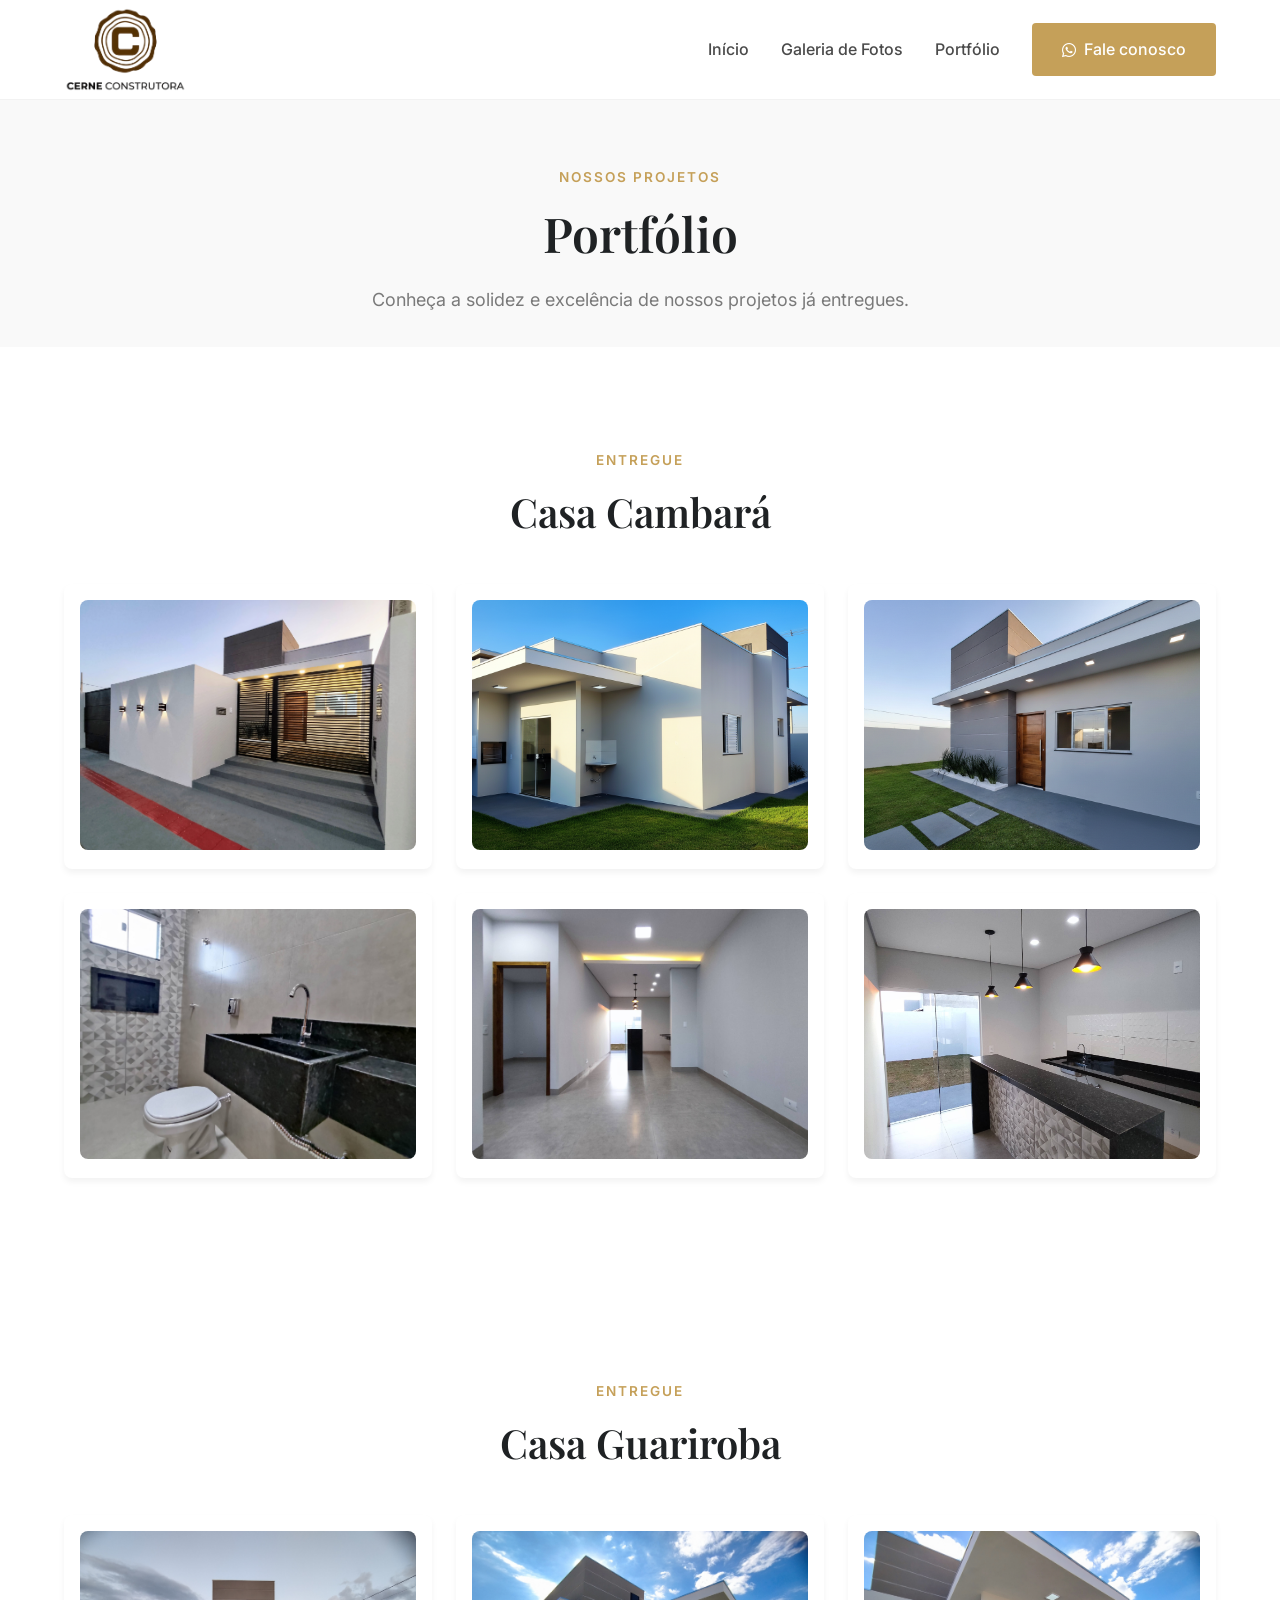
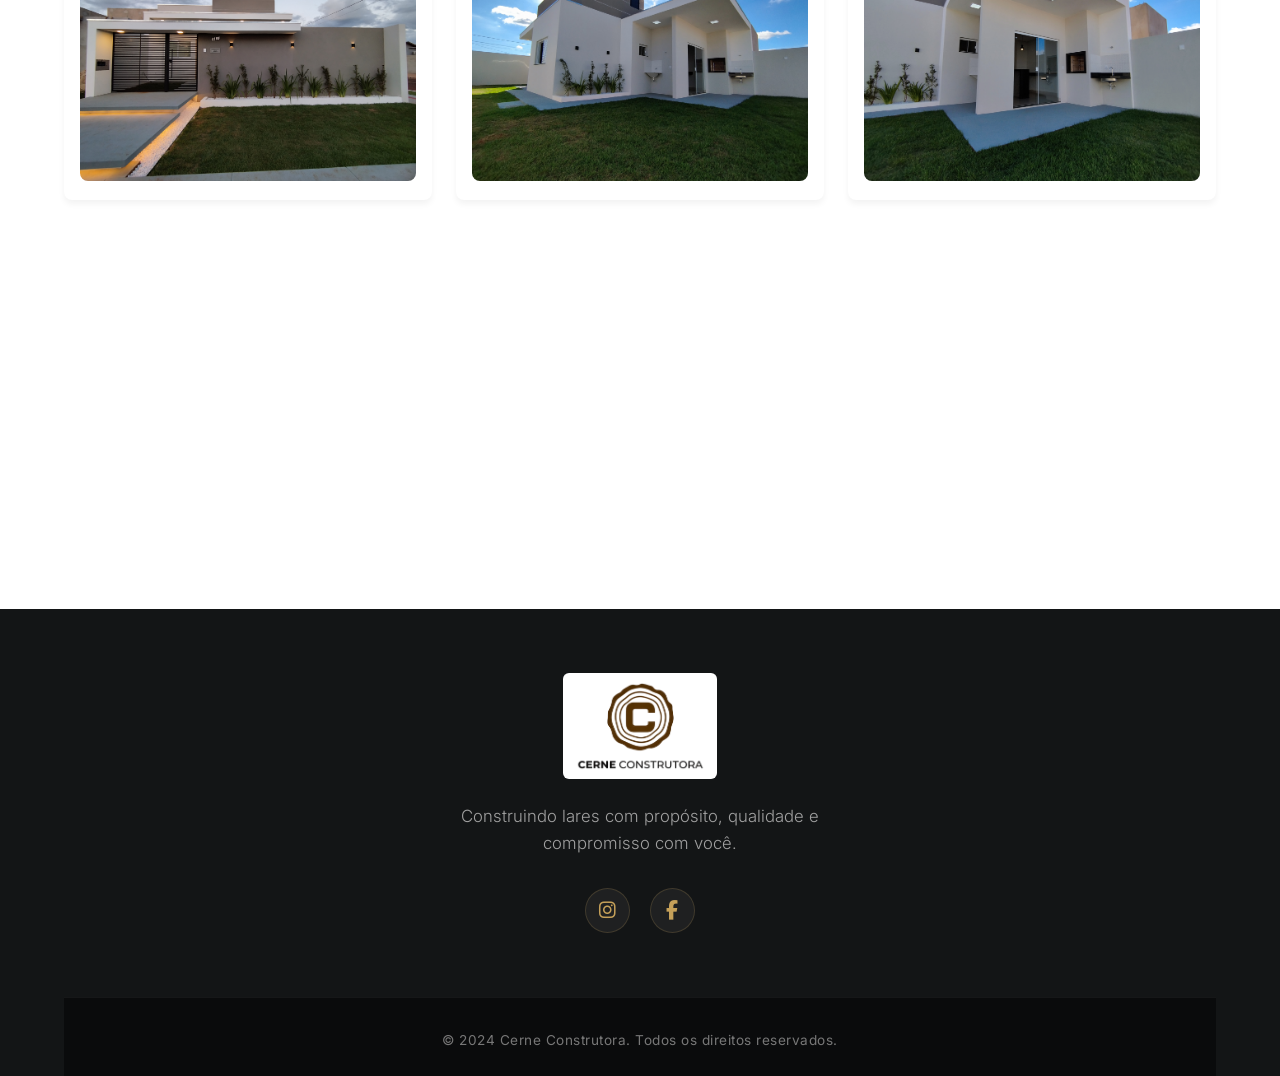
==== commit 3917238f: "fix: padronizar texto do botao de whatsapp no portfolio" ====
--- a/portfolio.html
+++ b/portfolio.html
@@ -23,9 +23,9 @@
     <!-- HEADER -->
     <header id="header" class="header">
         <div class="container header-container">
-            <a href="index.html" class="logo">
+            <div class="logo">
                 <img src="assets/images/logo.png" alt="Cerne Construtora Logo" class="logo-img">
-            </a>
+            </div>
 
             <button class="mobile-menu-btn" aria-label="Abrir menu" id="mobile-menu-btn">
                 <i class="fas fa-bars"></i>
@@ -39,7 +39,7 @@
                 </ul>
                 <a href="https://wa.me/5567981380689?text=Olá!%20Tenho%20interesse%20em%20saber%20mais%20detalhes%20sobre%20os%20projetos%20da%20Cerne%20Construtora."
                     target="_blank" class="btn btn-primary nav-btn">
-                    <i class="fab fa-whatsapp"></i> Falar conosco
+                    <i class="fab fa-whatsapp"></i> Fale conosco
                 </a>
             </nav>
         </div>
@@ -64,8 +64,7 @@
                     <h2 class="section-title">Casa Cambará</h2>
                 </div>
 
-                <div class="grid"
-                    style="display: grid; grid-template-columns: repeat(auto-fit, minmax(280px, 1fr)); gap: 1.5rem; margin-top: 3rem;">
+                <div class="gallery-grid">
 
                     <!-- Para adicionar as imagens depois, basta alterar o src para o caminho correto, ex: assets/images/Casa Cambará/foto1.jpg -->
                     <div class="card fade-in-up" style="padding: 1rem; transition-delay: 0.1s;">
@@ -130,8 +129,7 @@
                     <h2 class="section-title">Casa Guariroba</h2>
                 </div>
 
-                <div class="grid"
-                    style="display: grid; grid-template-columns: repeat(auto-fit, minmax(280px, 1fr)); gap: 1.5rem; margin-top: 3rem;">
+                <div class="gallery-grid">
 
                     <div class="card fade-in-up" style="padding: 1rem; transition-delay: 0.1s;">
                         <img src="assets/images/Casa Guariroba/IMG_20240328_174302.jpg" alt="Galeria Casa Guariroba"
--- a/css/style.css
+++ b/css/style.css
@@ -40,6 +40,44 @@
     --header-height: 100px;
 }
 
+/* --- SPLASH SCREEN --- */
+.splash-screen {
+    position: fixed;
+    top: 0;
+    left: 0;
+    width: 100vw;
+    height: 100vh;
+    background-color: var(--color-darker);
+    z-index: 9999;
+    display: flex;
+    align-items: center;
+    justify-content: center;
+    transition: opacity 0.8s ease-in-out, visibility 0.8s ease-in-out;
+}
+
+.splash-screen.fade-out {
+    opacity: 0;
+    visibility: hidden;
+}
+
+.splash-video {
+    width: 100%;
+    height: 100%;
+    object-fit: contain;
+    /* Garante que o vídeo não seja cortado */
+    animation: fadeInSplash 1s ease-out forwards;
+}
+
+@keyframes fadeInSplash {
+    0% {
+        opacity: 0;
+    }
+
+    100% {
+        opacity: 1;
+    }
+}
+
 /* --- RESET & GLOBAL START --- */
 * {
     margin: 0;
@@ -353,22 +391,40 @@
 .hero-title {
     font-size: 4.5rem;
     color: var(--color-white);
-    margin-bottom: 1rem;
+    margin-bottom: 0.5rem;
+    /* Fixed to 0.5rem matching original inline */
     line-height: 1.1;
 }
 
+.hero-main-desc {
+    color: var(--color-white);
+    font-family: var(--font-heading);
+    font-size: 2rem;
+    font-weight: 400;
+    margin-bottom: 1.5rem;
+    line-height: 1.3;
+    max-width: 600px;
+}
+
 .hero-subtitle {
-    font-size: 1.25rem;
+    font-size: 1.15rem;
+    /* Fixed to match inline style */
     font-weight: 300;
     color: #e0e0e0;
     margin-bottom: 2.5rem;
     max-width: 500px;
+    line-height: 1.6;
 }
 
 .hero-actions {
     display: flex;
     gap: 1rem;
     flex-wrap: wrap;
+}
+
+.hero-actions .btn {
+    flex: 1;
+    justify-content: center;
 }
 
 .hero-actions .btn-outline {
@@ -423,6 +479,12 @@
     grid-template-columns: 1fr 1fr;
     gap: 4rem;
     align-items: center;
+}
+
+.about-custom-desc {
+    font-size: 1.35rem;
+    /* Aumentado para equilibrar com a altura da imagem */
+    line-height: 1.8;
 }
 
 .features-list {
@@ -485,6 +547,14 @@
     margin-top: 3rem;
 }
 
+/* --- GALLERY CAROUSEL --- */
+.gallery-grid {
+    display: grid;
+    grid-template-columns: repeat(auto-fit, minmax(280px, 1fr));
+    gap: 1.5rem;
+    margin-top: 3rem;
+}
+
 .card {
     background-color: var(--color-white);
     padding: 3rem 2rem;
@@ -712,26 +782,42 @@
 
 /* --- RESPONSIVIDADE --- */
 @media (max-width: 992px) {
+    .section {
+        padding: 60px 0;
+    }
+
     .section-title {
         font-size: 2rem;
     }
 
     .hero-title {
-        font-size: 3.5rem;
+        font-size: 3rem;
     }
 
     .about-container,
     .location-container {
         grid-template-columns: 1fr;
-        gap: 3rem;
-    }
-
-    .cards-grid {
-        grid-template-columns: md 1fr;
+        gap: 2.5rem;
     }
 }
 
 @media (max-width: 768px) {
+    :root {
+        --header-height: 75px;
+    }
+
+    .header.scrolled {
+        height: var(--header-height);
+    }
+
+    .logo-img {
+        max-height: 55px;
+    }
+
+    .header.scrolled .logo-img {
+        max-height: 50px;
+    }
+
     .nav {
         display: none;
         position: absolute;
@@ -740,9 +826,9 @@
         width: 100%;
         background-color: var(--color-white);
         flex-direction: column;
-        padding: 2rem;
+        padding: 1.5rem;
         box-shadow: var(--shadow-md);
-        gap: 1.5rem;
+        gap: 1.2rem;
         text-align: center;
     }
 
@@ -752,19 +838,115 @@
 
     .nav-list {
         flex-direction: column;
-        gap: 1.5rem;
+        gap: 1.2rem;
     }
 
     .mobile-menu-btn {
         display: block;
     }
 
+    .hero {
+        padding-top: calc(var(--header-height) + 2rem);
+        align-items: flex-start;
+        height: auto;
+        min-height: 100vh;
+        padding-bottom: 4rem;
+    }
+
+    .hero-content {
+        padding: 0 1rem;
+        flex-direction: column;
+        align-items: flex-start;
+        gap: 2rem;
+    }
+
     .hero-title {
         font-size: 2.8rem;
+        margin-bottom: 0.5rem;
+    }
+
+    .hero-main-desc {
+        font-size: 1.4rem;
+        margin-bottom: 1rem;
+    }
+
+    .hero-price-box {
+        width: 100% !important;
+        margin-top: 1rem;
+        text-align: center !important;
+        border-left: none !important;
+        border-bottom: 4px solid var(--color-primary) !important;
+        align-items: center !important;
+        display: flex;
+        flex-direction: column;
+    }
+
+    .hero-price-box>div,
+    .hero-price-box p {
+        justify-content: center !important;
+        align-items: center !important;
+    }
+
+    .about-custom-desc {
+        font-size: 1.05rem;
+        /* Mantém o padrão compacto em celulares */
     }
 
     .hero-subtitle {
-        font-size: 1.1rem;
+        font-size: 1.05rem;
+        margin-bottom: 1.5rem;
+        line-height: 1.5;
+    }
+
+    .hero-desc {
+        font-size: 0.95rem;
+        margin-bottom: 2rem;
+    }
+
+    .hero-actions {
+        flex-direction: column;
+        width: 100%;
+        gap: 1rem;
+    }
+
+    .hero-actions .btn {
+        width: 100%;
+    }
+
+    .hide-on-mobile {
+        display: none !important;
+    }
+
+    .gallery-grid {
+        display: flex !important;
+        flex-wrap: nowrap;
+        overflow-x: auto;
+        scroll-snap-type: x mandatory;
+        padding-bottom: 1.5rem;
+        margin-left: -1rem;
+        margin-right: -1rem;
+        padding-left: 1rem;
+        padding-right: 1rem;
+        -webkit-overflow-scrolling: touch;
+        gap: 1rem;
+    }
+
+    .gallery-grid .card {
+        flex: 0 0 75vw;
+        min-width: 0;
+        scroll-snap-align: center;
+        padding: 0.5rem !important;
+        /* Adjust padding to look better as a card holding image */
+    }
+
+    /* Esconder a barra de rolagem (opcional para ficar clean) */
+    .gallery-grid::-webkit-scrollbar {
+        display: none;
+    }
+
+    .gallery-grid {
+        -ms-overflow-style: none;
+        scrollbar-width: none;
     }
 
     .cards-grid {
@@ -773,9 +955,30 @@
     }
 
     .location-distances {
-        display: grid;
         grid-template-columns: 1fr;
-        gap: 1rem;
+        gap: 0.8rem;
+    }
+
+    .section-header {
+        margin-bottom: 2.5rem;
+    }
+
+    .footer {
+        padding: 4rem 0 2rem;
+    }
+}
+
+@media (max-width: 480px) {
+    .hero-title {
+        font-size: 2.1rem;
+    }
+
+    .section-title {
+        font-size: 1.75rem;
+    }
+
+    .logo-img {
+        max-height: 48px;
     }
 }
 
